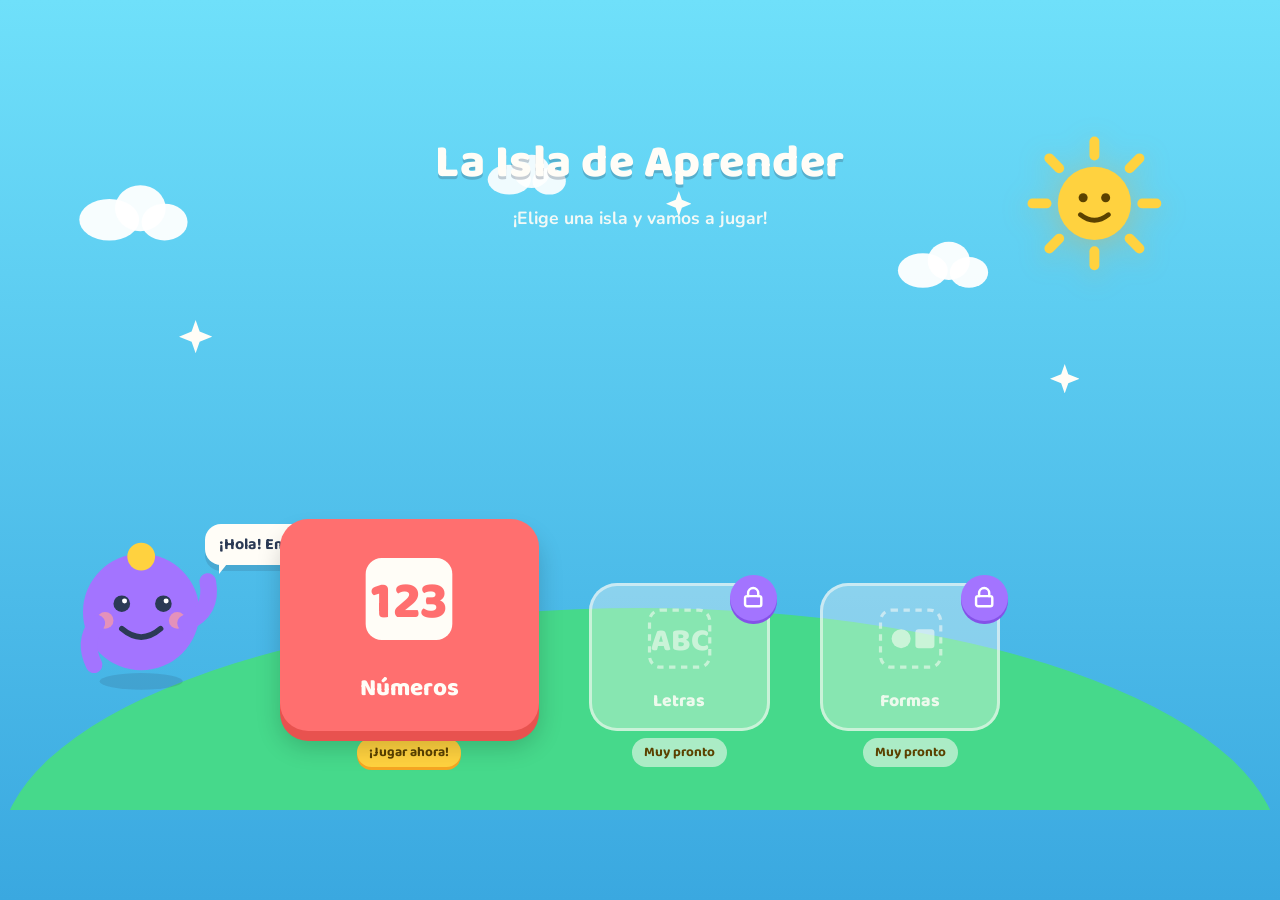
==== index.html @ e80f21fe "Add files via upload" ====
<!DOCTYPE html>
<html lang="es">
<head>
<meta charset="UTF-8">
<meta name="viewport" content="width=device-width, initial-scale=1.0">
<title>Isla de Aprender · Actividades para peques</title>
<link rel="preconnect" href="https://fonts.googleapis.com">
<link rel="preconnect" href="https://fonts.gstatic.com" crossorigin>
<link href="https://fonts.googleapis.com/css2?family=Baloo+2:wght@500;700;800&family=Nunito:wght@600;700;800&display=swap" rel="stylesheet">
<style>
  :root{
    --sky-top:#6FE0FA;
    --sky-bottom:#3AA8E0;
    --sun:#FFD23F;
    --sun-dark:#F5A623;
    --coral:#FF6F6F;
    --coral-dark:#E8524F;
    --grass:#46D98B;
    --grass-dark:#2FB874;
    --grape:#A374FF;
    --grape-dark:#8452E8;
    --cream:#FFFDF7;
    --ink:#2B3A55;
    --ink-soft:#5A6B8C;
  }

  *{ box-sizing:border-box; }

  html,body{
    margin:0;
    padding:0;
    height:100%;
    overflow:hidden;
    font-family:'Nunito', sans-serif;
    color:var(--ink);
  }

  body{
    position:relative;
    width:100vw;
    height:100vh;
    aspect-ratio:16/9;
    background:linear-gradient(180deg, var(--sky-top) 0%, var(--sky-bottom) 100%);
    display:flex;
    align-items:center;
    justify-content:center;
  }

  @media (prefers-reduced-motion: reduce){
    *{ animation-duration:0.01ms !important; animation-iteration-count:1 !important; transition-duration:0.01ms !important; }
  }

  /* -------- Escena -------- */
  .stage{
    position:relative;
    width:100%;
    height:100%;
    max-width:177.78vh; /* fuerza proporción 16:9 dentro de cualquier viewport */
    max-height:56.25vw;
    overflow:hidden;
  }

  /* -------- Fondo: sol, colinas, nubes -------- */
  .hill{
    position:absolute;
    bottom:-6%;
    left:0;
    width:100%;
    height:34%;
    background:var(--grass);
    border-radius:50% 50% 0 0 / 100% 100% 0 0;
    transform:scale(1.3);
    opacity:0;
    animation:riseIn 0.7s cubic-bezier(.34,1.56,.64,1) 0.15s forwards;
  }
  .hill.back{
    background:var(--grass-dark);
    height:28%;
    bottom:-9%;
    transform:scale(1.5) translateX(6%);
    opacity:0.85;
    animation-delay:0.05s;
  }

  .sun{
    position:absolute;
    top:6%;
    right:9%;
    width:11%;
    aspect-ratio:1/1;
    opacity:0;
    animation:popIn 0.6s cubic-bezier(.34,1.56,.64,1) 0.05s forwards, floatSun 6s ease-in-out 0.9s infinite;
    filter:drop-shadow(0 6px 14px rgba(245,166,35,0.35));
  }

  .cloud{
    position:absolute;
    opacity:0;
    animation:fadeIn 0.6s ease forwards, driftCloud linear infinite;
  }
  .cloud svg{ width:100%; height:100%; display:block; }
  .cloud--1{ top:12%; left:6%; width:9%; animation-delay:0.2s, 0s; animation-duration:0.6s, 34s; }
  .cloud--2{ top:8%; left:38%; width:6.5%; animation-delay:0.35s, 0s; animation-duration:0.6s, 26s; }
  .cloud--3{ top:20%; left:70%; width:7.5%; animation-delay:0.5s, 0s; animation-duration:0.6s, 40s; }

  .star{
    position:absolute;
    opacity:0;
    animation:popIn 0.5s cubic-bezier(.34,1.56,.64,1) forwards, twinkle 2.6s ease-in-out infinite;
    transform-origin:center;
  }
  .star--1{ top:32%; left:14%; width:2.6%; animation-delay:0.9s, 1.5s; color:var(--cream); }
  .star--2{ top:14%; left:52%; width:2%; animation-delay:1.05s, 2.1s; color:var(--cream); }
  .star--3{ top:38%; left:82%; width:2.3%; animation-delay:1.15s, 0.8s; color:var(--cream); }

  /* -------- Encabezado -------- */
  .header{
    position:absolute;
    top:5%;
    left:0;
    width:100%;
    text-align:center;
    opacity:0;
    animation:dropIn 0.7s cubic-bezier(.34,1.56,.64,1) 0.15s forwards;
  }
  .header h1{
    font-family:'Baloo 2', sans-serif;
    font-weight:800;
    font-size:clamp(1.4rem, 4.2vw, 2.9rem);
    margin:0;
    color:var(--cream);
    text-shadow:0 3px 0 rgba(43,58,85,0.25);
    letter-spacing:0.5px;
  }
  .header p{
    font-weight:700;
    font-size:clamp(0.75rem, 1.5vw, 1.1rem);
    margin:0.4rem 0 0;
    color:var(--cream);
    opacity:0.92;
  }

  /* -------- Mascota -------- */
  .mascot{
    position:absolute;
    left:4.5%;
    bottom:16%;
    width:13%;
    opacity:0;
    animation:popIn 0.7s cubic-bezier(.34,1.56,.64,1) 0.5s forwards, bob 3.2s ease-in-out 1.2s infinite;
    transform-origin:bottom center;
  }
  .mascot svg{ width:100%; height:auto; display:block; overflow:visible; }
  .mascot .arm{ transform-origin: 60px 78px; animation:wave 1.8s ease-in-out 1.3s infinite; }

  .speech{
    position:absolute;
    left:16%;
    bottom:34%;
    background:var(--cream);
    color:var(--ink);
    font-family:'Baloo 2', sans-serif;
    font-weight:700;
    font-size:clamp(0.7rem, 1.35vw, 1rem);
    padding:0.5em 0.9em;
    border-radius:16px;
    opacity:0;
    animation:popIn 0.5s cubic-bezier(.34,1.56,.64,1) 1.7s forwards;
    box-shadow:0 6px 0 rgba(43,58,85,0.15);
  }
  .speech::after{
    content:"";
    position:absolute;
    left:14px;
    bottom:-9px;
    border-width:10px 8px 0 0;
    border-style:solid;
    border-color:var(--cream) transparent transparent transparent;
  }

  /* -------- Islas / actividades -------- */
  .islands{
    position:absolute;
    bottom:6%;
    left:0;
    width:100%;
    display:flex;
    align-items:flex-end;
    justify-content:center;
    gap:4.5%;
    padding:0 6%;
  }

  .island{
    position:relative;
    display:flex;
    flex-direction:column;
    align-items:center;
    text-decoration:none;
    color:inherit;
    opacity:0;
    animation:riseIn 0.6s cubic-bezier(.34,1.56,.64,1) forwards;
  }
  .island--main{ width:23%; animation-delay:0.75s; }
  .island--soon{ width:16%; animation-delay:0.95s; }
  .island--soon:nth-of-type(3){ animation-delay:1.1s; }

  .island-card{
    width:100%;
    aspect-ratio:1/0.82;
    border-radius:28px;
    display:flex;
    flex-direction:column;
    align-items:center;
    justify-content:center;
    gap:6%;
    position:relative;
    transition:transform 0.25s cubic-bezier(.34,1.56,.64,1), box-shadow 0.25s ease;
  }

  .island--main .island-card{
    background:var(--coral);
    box-shadow:0 10px 0 var(--coral-dark), 0 16px 24px rgba(0,0,0,0.18);
    cursor:pointer;
  }
  .island--main:hover .island-card,
  .island--main:focus-visible .island-card{
    transform:translateY(-6px) rotate(-1.5deg) scale(1.03);
  }
  .island--main:active .island-card{
    transform:translateY(0px);
    box-shadow:0 4px 0 var(--coral-dark), 0 8px 14px rgba(0,0,0,0.18);
  }
  .island--main:focus-visible{ outline:none; }
  .island--main:focus-visible .island-card{
    box-shadow:0 10px 0 var(--coral-dark), 0 0 0 5px var(--cream), 0 0 0 8px var(--coral-dark);
  }

  .island-icon{
    width:44%;
    aspect-ratio:1/1;
    display:flex;
    align-items:center;
    justify-content:center;
  }
  .island-icon svg{ width:100%; height:100%; }

  .island-label{
    font-family:'Baloo 2', sans-serif;
    font-weight:800;
    font-size:clamp(0.95rem, 2vw, 1.5rem);
    color:var(--cream);
  }

  .island-tag{
    margin-top:0.5em;
    font-family:'Baloo 2', sans-serif;
    font-weight:700;
    font-size:clamp(0.6rem, 1.1vw, 0.85rem);
    background:var(--sun);
    color:#5B4200;
    padding:0.25em 0.9em;
    border-radius:999px;
    box-shadow:0 3px 0 var(--sun-dark);
  }

  .island--soon .island-card{
    background:rgba(255,253,247,0.35);
    box-shadow:inset 0 0 0 3px rgba(255,253,247,0.55);
  }
  .island--soon .island-label{
    color:rgba(255,253,247,0.85);
    font-size:clamp(0.75rem, 1.5vw, 1.1rem);
  }
  .island--soon .island-icon{ opacity:0.75; }
  .island--soon{ cursor:default; }

  .lock-badge{
    position:absolute;
    top:-6%;
    right:-4%;
    width:26%;
    aspect-ratio:1/1;
    background:var(--grape);
    border-radius:50%;
    display:flex;
    align-items:center;
    justify-content:center;
    box-shadow:0 3px 0 var(--grape-dark);
  }
  .lock-badge svg{ width:52%; height:52%; }

  /* -------- Animaciones -------- */
  @keyframes dropIn{
    0%{ opacity:0; transform:translateY(-24px); }
    100%{ opacity:1; transform:translateY(0); }
  }
  @keyframes riseIn{
    0%{ opacity:0; transform:translateY(28px) scale(0.94); }
    100%{ opacity:1; transform:translateY(0) scale(1); }
  }
  @keyframes popIn{
    0%{ opacity:0; transform:scale(0.5); }
    100%{ opacity:1; transform:scale(1); }
  }
  @keyframes fadeIn{ to{ opacity:1; } }
  @keyframes floatSun{
    0%,100%{ transform:translateY(0) rotate(0deg); }
    50%{ transform:translateY(-3%) rotate(6deg); }
  }
  @keyframes driftCloud{
    0%{ transform:translateX(0); }
    50%{ transform:translateX(3.5vw); }
    100%{ transform:translateX(0); }
  }
  @keyframes twinkle{
    0%,100%{ opacity:0.5; transform:scale(0.85) rotate(0deg); }
    50%{ opacity:1; transform:scale(1.1) rotate(15deg); }
  }
  @keyframes bob{
    0%,100%{ transform:translateY(0); }
    50%{ transform:translateY(-4%); }
  }
  @keyframes wave{
    0%,100%{ transform:rotate(0deg); }
    50%{ transform:rotate(-22deg); }
  }
</style>
</head>
<body>
  <div class="stage">

    <!-- Fondo -->
    <div class="sun">
      <svg viewBox="0 0 100 100"><g fill="var(--sun)">
        <circle cx="50" cy="50" r="26"/>
        <g stroke="var(--sun)" stroke-width="7" stroke-linecap="round">
          <line x1="50" y1="6" x2="50" y2="16"/>
          <line x1="50" y1="84" x2="50" y2="94"/>
          <line x1="6" y1="50" x2="16" y2="50"/>
          <line x1="84" y1="50" x2="94" y2="50"/>
          <line x1="18" y1="18" x2="25" y2="25"/>
          <line x1="75" y1="75" x2="82" y2="82"/>
          <line x1="82" y1="18" x2="75" y2="25"/>
          <line x1="25" y1="75" x2="18" y2="82"/>
        </g>
      </g>
      <circle cx="42" cy="46" r="3.2" fill="#5B4200"/>
      <circle cx="58" cy="46" r="3.2" fill="#5B4200"/>
      <path d="M40 58 Q50 66 60 58" stroke="#5B4200" stroke-width="3.4" fill="none" stroke-linecap="round"/>
      </svg>
    </div>

    <div class="cloud cloud--1"><svg viewBox="0 0 100 60"><ellipse cx="28" cy="38" rx="26" ry="18" fill="#fff" opacity="0.95"/><ellipse cx="55" cy="28" rx="22" ry="20" fill="#fff" opacity="0.95"/><ellipse cx="76" cy="40" rx="20" ry="16" fill="#fff" opacity="0.95"/></svg></div>
    <div class="cloud cloud--2"><svg viewBox="0 0 100 60"><ellipse cx="28" cy="38" rx="26" ry="18" fill="#fff" opacity="0.9"/><ellipse cx="55" cy="28" rx="22" ry="20" fill="#fff" opacity="0.9"/><ellipse cx="76" cy="40" rx="20" ry="16" fill="#fff" opacity="0.9"/></svg></div>
    <div class="cloud cloud--3"><svg viewBox="0 0 100 60"><ellipse cx="28" cy="38" rx="26" ry="18" fill="#fff" opacity="0.95"/><ellipse cx="55" cy="28" rx="22" ry="20" fill="#fff" opacity="0.95"/><ellipse cx="76" cy="40" rx="20" ry="16" fill="#fff" opacity="0.95"/></svg></div>

    <div class="star star--1"><svg viewBox="0 0 24 24" fill="currentColor"><path d="M12 0l2.9 8.3L24 12l-9.1 3.7L12 24l-2.9-8.3L0 12l9.1-3.7z"/></svg></div>
    <div class="star star--2"><svg viewBox="0 0 24 24" fill="currentColor"><path d="M12 0l2.9 8.3L24 12l-9.1 3.7L12 24l-2.9-8.3L0 12l9.1-3.7z"/></svg></div>
    <div class="star star--3"><svg viewBox="0 0 24 24" fill="currentColor"><path d="M12 0l2.9 8.3L24 12l-9.1 3.7L12 24l-2.9-8.3L0 12l9.1-3.7z"/></svg></div>

    <div class="hill back"></div>
    <div class="hill"></div>

    <!-- Encabezado -->
    <header class="header">
      <h1>La Isla de Aprender</h1>
      <p>¡Elige una isla y vamos a jugar!</p>
    </header>

    <!-- Mascota -->
    <div class="mascot" aria-hidden="true">
      <svg viewBox="0 0 120 130">
        <ellipse cx="60" cy="120" rx="30" ry="6" fill="rgba(43,58,85,0.15)"/>
        <circle cx="60" cy="70" r="42" fill="var(--grape)"/>
        <circle cx="46" cy="64" r="6" fill="#2B3A55"/>
        <circle cx="76" cy="64" r="6" fill="#2B3A55"/>
        <circle cx="48" cy="62" r="1.8" fill="#fff"/>
        <circle cx="78" cy="62" r="1.8" fill="#fff"/>
        <path d="M46 82 Q60 94 74 82" stroke="#2B3A55" stroke-width="4" fill="none" stroke-linecap="round"/>
        <circle cx="34" cy="76" r="6" fill="#FF9E9E" opacity="0.7"/>
        <circle cx="86" cy="76" r="6" fill="#FF9E9E" opacity="0.7"/>
        <g class="arm">
          <path d="M92 78 Q112 70 108 48" stroke="var(--grape)" stroke-width="12" fill="none" stroke-linecap="round"/>
        </g>
        <path d="M28 78 Q18 92 26 108" stroke="var(--grape)" stroke-width="12" fill="none" stroke-linecap="round"/>
        <circle cx="60" cy="30" r="10" fill="var(--sun)"/>
      </svg>
    </div>
    <div class="speech">¡Hola! Empecemos con los números 🎉</div>

    <!-- Islas de actividades -->
    <nav class="islands" aria-label="Actividades disponibles">

      <a class="island island--main" href="numeracion/index.html">
        <div class="island-card">
          <div class="island-icon">
            <svg viewBox="0 0 100 100">
              <rect x="12" y="14" width="76" height="72" rx="14" fill="var(--cream)"/>
              <text x="50" y="66" font-family="'Baloo 2', sans-serif" font-weight="800" font-size="46" text-anchor="middle" fill="var(--coral)">123</text>
            </svg>
          </div>
          <div class="island-label">Números</div>
        </div>
        <div class="island-tag">¡Jugar ahora!</div>
      </a>

      <div class="island island--soon">
        <div class="island-card">
          <div class="lock-badge">
            <svg viewBox="0 0 24 24" fill="none" stroke="#fff" stroke-width="2.4" stroke-linecap="round" stroke-linejoin="round">
              <rect x="4" y="10" width="16" height="10" rx="2"/><path d="M7 10V7a5 5 0 0110 0v3"/>
            </svg>
          </div>
          <div class="island-icon">
            <svg viewBox="0 0 100 100">
              <rect x="12" y="14" width="76" height="72" rx="14" fill="none" stroke="var(--cream)" stroke-width="4" stroke-dasharray="8 7" opacity="0.7"/>
              <text x="50" y="64" font-family="'Baloo 2', sans-serif" font-weight="800" font-size="40" text-anchor="middle" fill="var(--cream)" opacity="0.75">ABC</text>
            </svg>
          </div>
          <div class="island-label">Letras</div>
        </div>
        <div class="island-tag" style="background:rgba(255,253,247,0.55); color:#5B4200; box-shadow:none;">Muy pronto</div>
      </div>

      <div class="island island--soon">
        <div class="island-card">
          <div class="lock-badge">
            <svg viewBox="0 0 24 24" fill="none" stroke="#fff" stroke-width="2.4" stroke-linecap="round" stroke-linejoin="round">
              <rect x="4" y="10" width="16" height="10" rx="2"/><path d="M7 10V7a5 5 0 0110 0v3"/>
            </svg>
          </div>
          <div class="island-icon">
            <svg viewBox="0 0 100 100">
              <rect x="12" y="14" width="76" height="72" rx="14" fill="none" stroke="var(--cream)" stroke-width="4" stroke-dasharray="8 7" opacity="0.7"/>
              <circle cx="38" cy="50" r="12" fill="var(--cream)" opacity="0.75"/>
              <rect x="56" y="38" width="24" height="24" rx="4" fill="var(--cream)" opacity="0.75"/>
            </svg>
          </div>
          <div class="island-label">Formas</div>
        </div>
        <div class="island-tag" style="background:rgba(255,253,247,0.55); color:#5B4200; box-shadow:none;">Muy pronto</div>
      </div>

    </nav>

  </div>
</body>
</html>
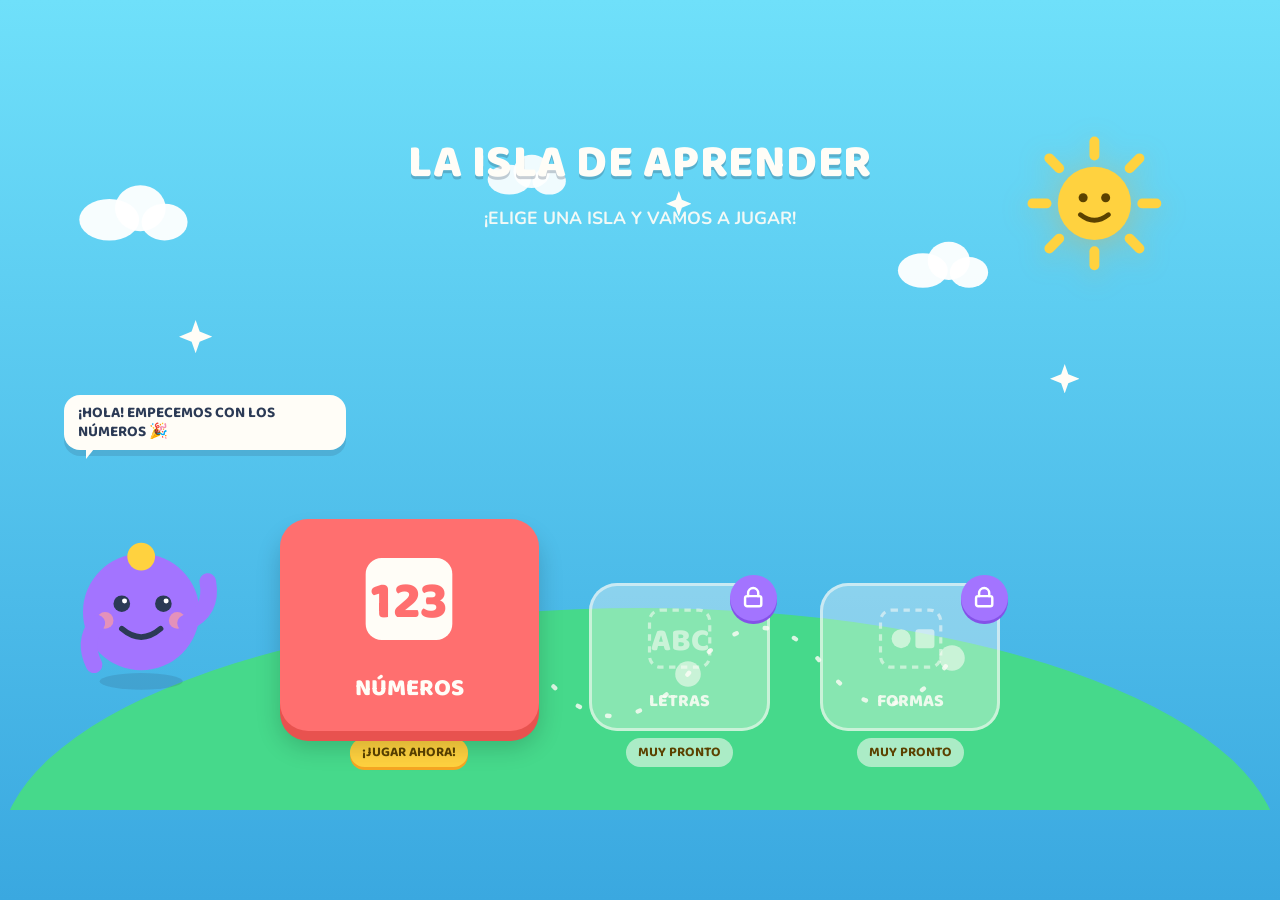
==== commit 789d19a0: "Update styles and add trail animation in index.html" ====
--- a/index.html
+++ b/index.html
@@ -131,6 +131,7 @@
     color:var(--cream);
     text-shadow:0 3px 0 rgba(43,58,85,0.25);
     letter-spacing:0.5px;
+    text-transform:uppercase;
   }
   .header p{
     font-weight:700;
@@ -138,6 +139,7 @@
     margin:0.4rem 0 0;
     color:var(--cream);
     opacity:0.92;
+    text-transform:uppercase;
   }
 
   /* -------- Mascota -------- */
@@ -155,14 +157,17 @@
 
   .speech{
     position:absolute;
-    left:16%;
-    bottom:34%;
+    left:5%;
+    bottom:50%;
+    max-width:22%;
     background:var(--cream);
     color:var(--ink);
     font-family:'Baloo 2', sans-serif;
     font-weight:700;
-    font-size:clamp(0.7rem, 1.35vw, 1rem);
-    padding:0.5em 0.9em;
+    font-size:clamp(0.7rem, 1.3vw, 0.95rem);
+    text-transform:uppercase;
+    line-height:1.25;
+    padding:0.55em 0.9em;
     border-radius:16px;
     opacity:0;
     animation:popIn 0.5s cubic-bezier(.34,1.56,.64,1) 1.7s forwards;
@@ -171,7 +176,7 @@
   .speech::after{
     content:"";
     position:absolute;
-    left:14px;
+    left:22px;
     bottom:-9px;
     border-width:10px 8px 0 0;
     border-style:solid;
@@ -250,6 +255,7 @@
     font-weight:800;
     font-size:clamp(0.95rem, 2vw, 1.5rem);
     color:var(--cream);
+    text-transform:uppercase;
   }
 
   .island-tag{
@@ -262,6 +268,7 @@
     padding:0.25em 0.9em;
     border-radius:999px;
     box-shadow:0 3px 0 var(--sun-dark);
+    text-transform:uppercase;
   }
 
   .island--soon .island-card{
@@ -289,6 +296,29 @@
     box-shadow:0 3px 0 var(--grape-dark);
   }
   .lock-badge svg{ width:52%; height:52%; }
+
+  /* -------- Camino del mapa -------- */
+  .trail{
+    position:absolute;
+    inset:0;
+    width:100%;
+    height:100%;
+    opacity:0;
+    animation:fadeIn 0.6s ease 1.15s forwards;
+    pointer-events:none;
+  }
+  .trail path{
+    fill:none;
+    stroke:var(--cream);
+    stroke-width:0.55;
+    stroke-linecap:round;
+    stroke-dasharray:0.3 3.6;
+    opacity:0.8;
+  }
+  .trail circle{
+    fill:var(--cream);
+    opacity:0.55;
+  }
 
   /* -------- Animaciones -------- */
   @keyframes dropIn{
@@ -389,6 +419,14 @@
     </div>
     <div class="speech">¡Hola! Empecemos con los números 🎉</div>
 
+    <!-- Camino del mapa del tesoro -->
+    <svg class="trail" viewBox="0 0 160 90" preserveAspectRatio="none" aria-hidden="true">
+      <path d="M47 71 Q60 60 67 72 Q76 84 86 73 Q95 62 103 72 Q111 82 119 71"/>
+      <circle cx="47" cy="71" r="1.6"/>
+      <circle cx="86" cy="73" r="1.6"/>
+      <circle cx="119" cy="71" r="1.6"/>
+    </svg>
+
     <!-- Islas de actividades -->
     <nav class="islands" aria-label="Actividades disponibles">
 
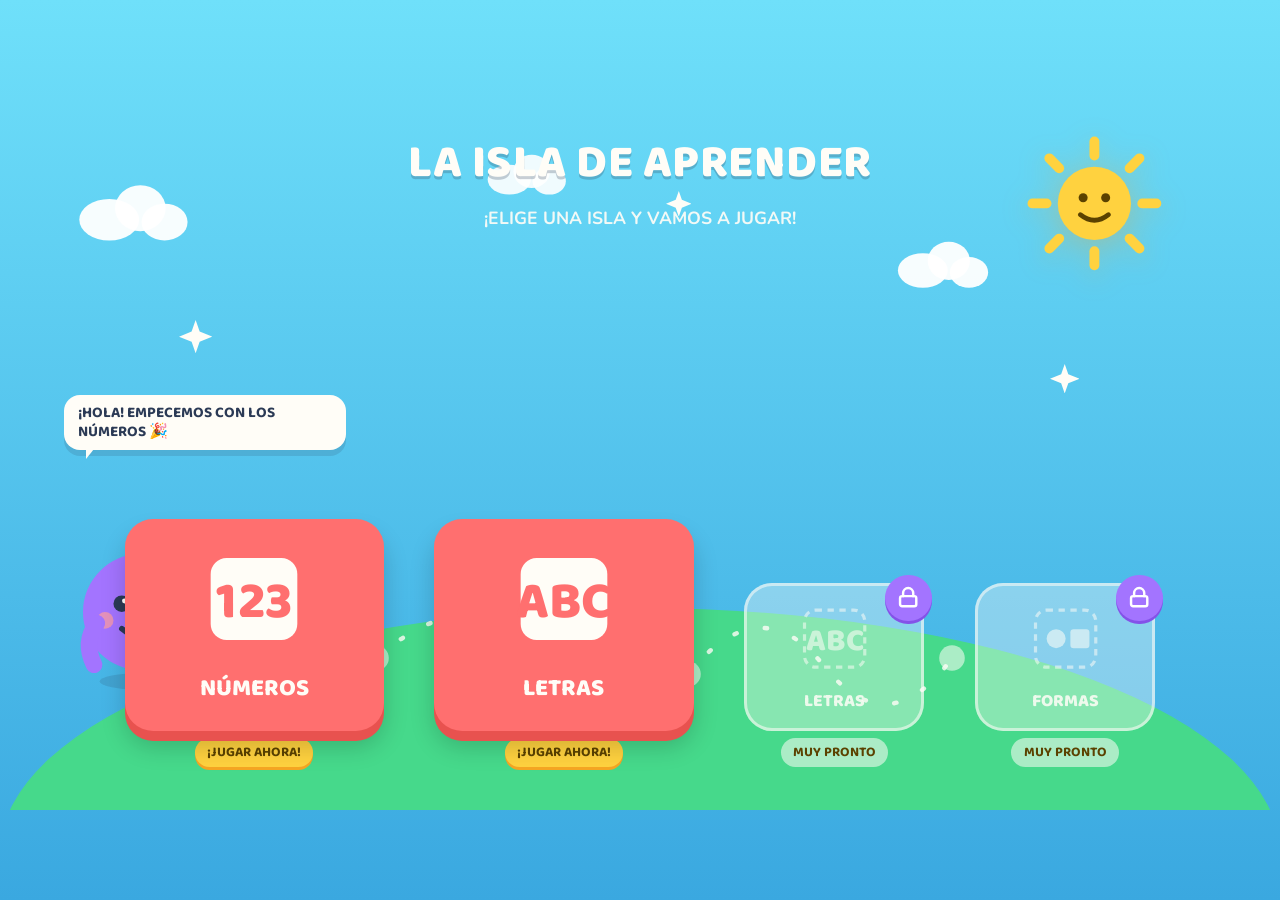
==== commit bdd91233: "Update index.html" ====
--- a/index.html
+++ b/index.html
@@ -443,6 +443,19 @@
         <div class="island-tag">¡Jugar ahora!</div>
       </a>
 
+       <a class="island island--main" href="alfabetizacion/index.html">
+        <div class="island-card">
+          <div class="island-icon">
+            <svg viewBox="0 0 100 100">
+              <rect x="12" y="14" width="76" height="72" rx="14" fill="var(--cream)"/>
+              <text x="50" y="66" font-family="'Baloo 2', sans-serif" font-weight="800" font-size="46" text-anchor="middle" fill="var(--coral)">ABC</text>
+            </svg>
+          </div>
+          <div class="island-label">Letras</div>
+        </div>
+        <div class="island-tag">¡Jugar ahora!</div>
+      </a>
+
       <div class="island island--soon">
         <div class="island-card">
           <div class="lock-badge">
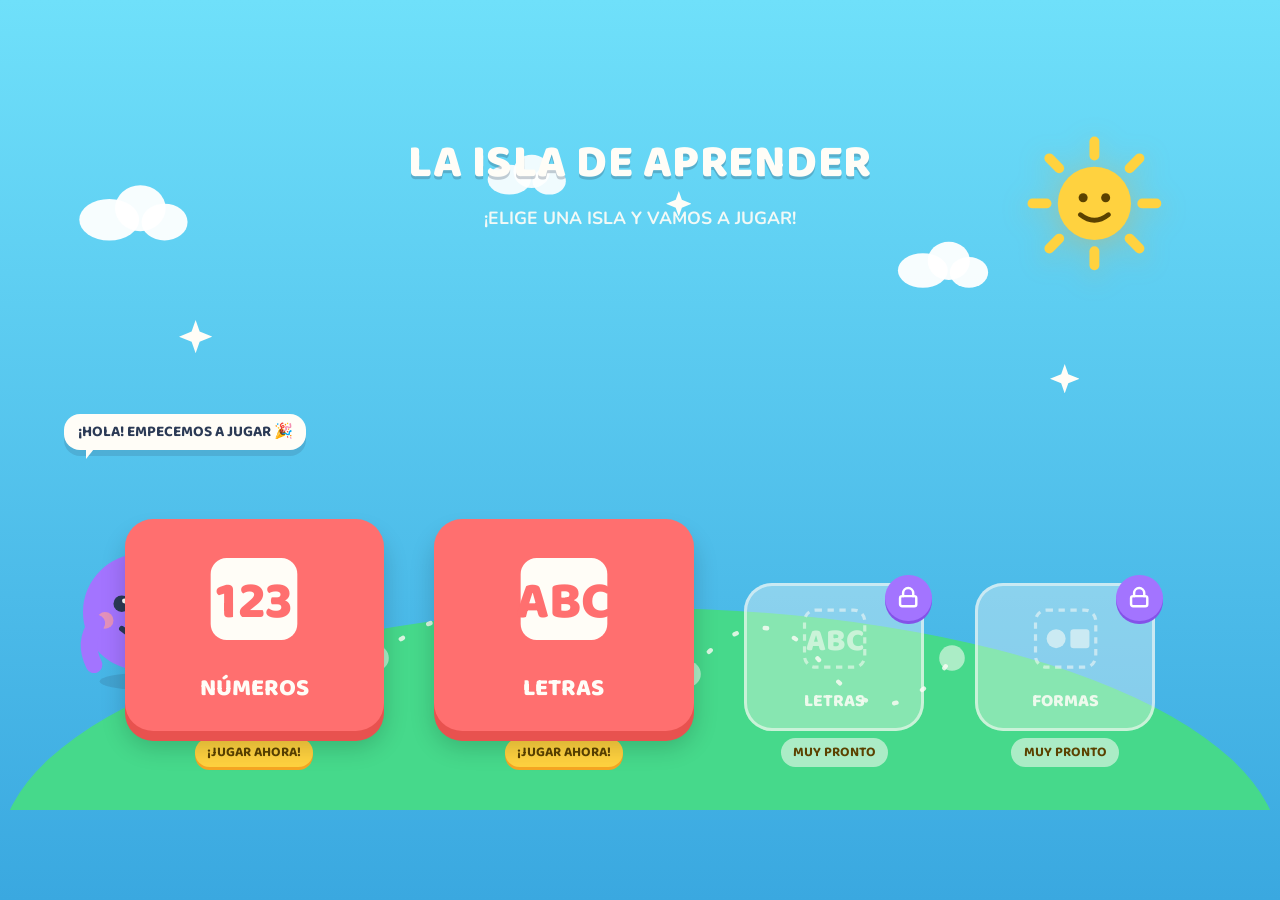
==== commit 7fdb1b9a: "Update speech text from 'números' to 'jugar'" ====
--- a/index.html
+++ b/index.html
@@ -417,7 +417,7 @@
         <circle cx="60" cy="30" r="10" fill="var(--sun)"/>
       </svg>
     </div>
-    <div class="speech">¡Hola! Empecemos con los números 🎉</div>
+    <div class="speech">¡Hola! Empecemos a jugar 🎉</div>
 
     <!-- Camino del mapa del tesoro -->
     <svg class="trail" viewBox="0 0 160 90" preserveAspectRatio="none" aria-hidden="true">
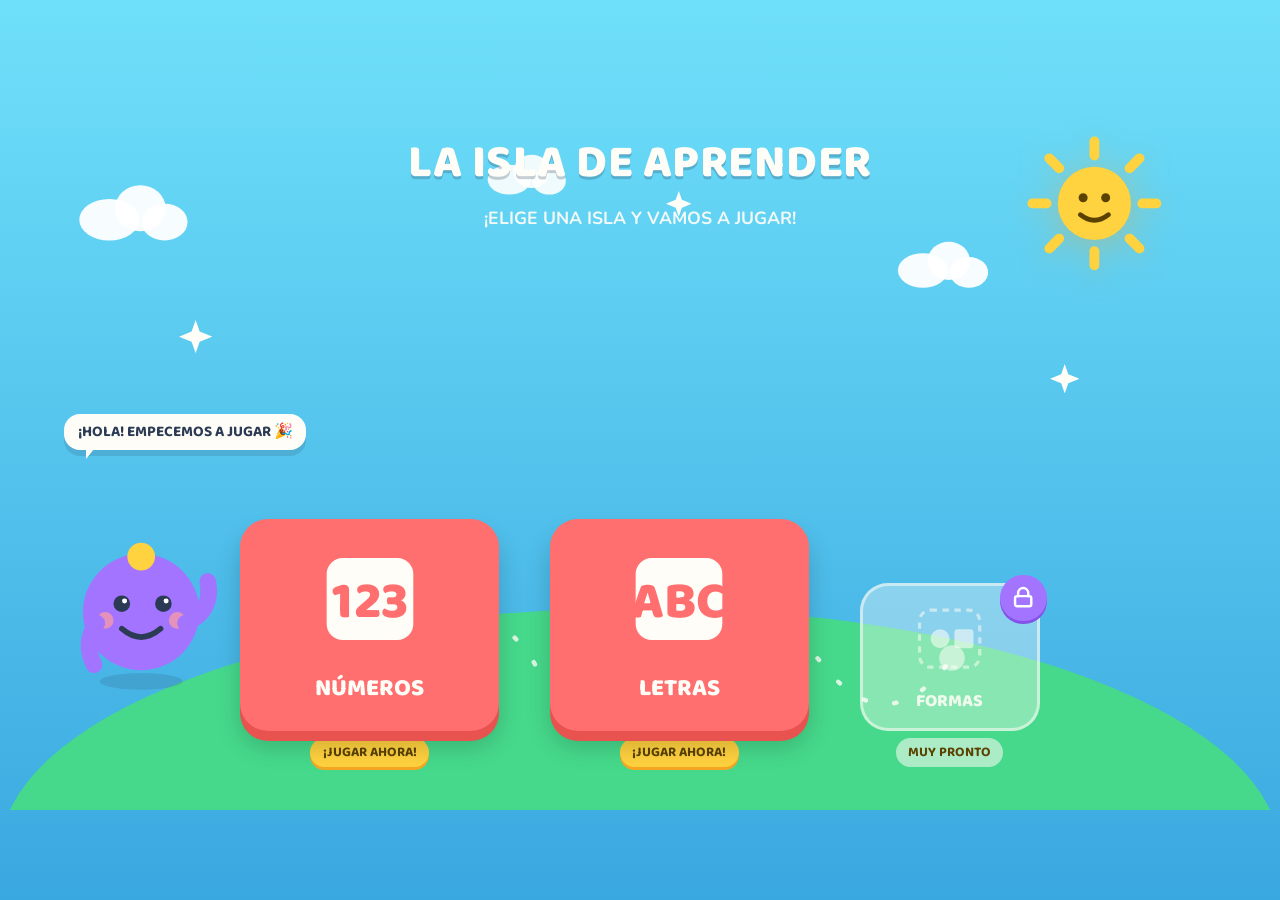
==== commit d1152460: "Remove unused HTML for upcoming feature Removed unused HTML structure for a soon-to-be-released feat" ====
--- a/index.html
+++ b/index.html
@@ -456,23 +456,7 @@
         <div class="island-tag">¡Jugar ahora!</div>
       </a>
 
-      <div class="island island--soon">
-        <div class="island-card">
-          <div class="lock-badge">
-            <svg viewBox="0 0 24 24" fill="none" stroke="#fff" stroke-width="2.4" stroke-linecap="round" stroke-linejoin="round">
-              <rect x="4" y="10" width="16" height="10" rx="2"/><path d="M7 10V7a5 5 0 0110 0v3"/>
-            </svg>
-          </div>
-          <div class="island-icon">
-            <svg viewBox="0 0 100 100">
-              <rect x="12" y="14" width="76" height="72" rx="14" fill="none" stroke="var(--cream)" stroke-width="4" stroke-dasharray="8 7" opacity="0.7"/>
-              <text x="50" y="64" font-family="'Baloo 2', sans-serif" font-weight="800" font-size="40" text-anchor="middle" fill="var(--cream)" opacity="0.75">ABC</text>
-            </svg>
-          </div>
-          <div class="island-label">Letras</div>
-        </div>
-        <div class="island-tag" style="background:rgba(255,253,247,0.55); color:#5B4200; box-shadow:none;">Muy pronto</div>
-      </div>
+     
 
       <div class="island island--soon">
         <div class="island-card">
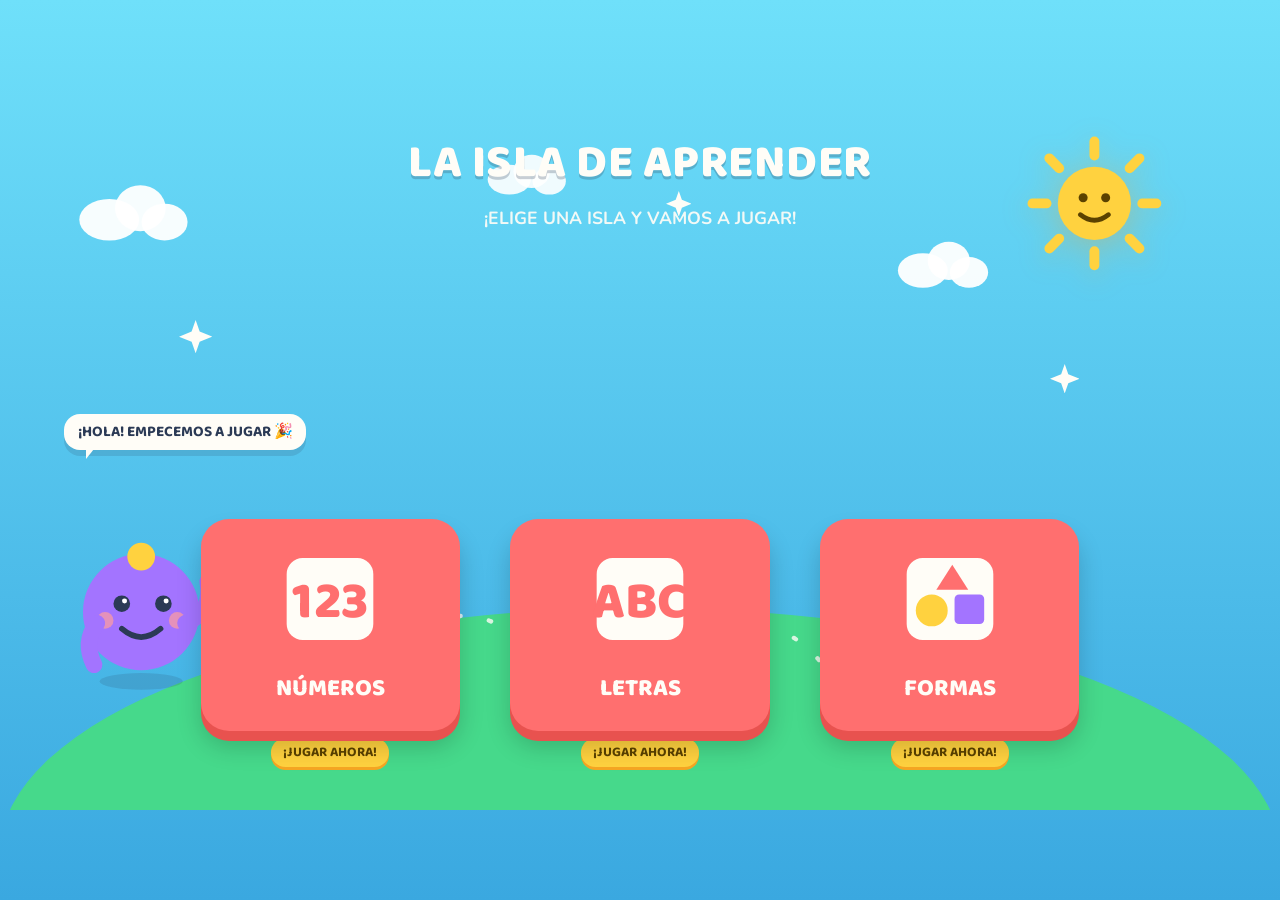
==== commit c0643c53: "Update index.html" ====
--- a/index.html
+++ b/index.html
@@ -458,27 +458,24 @@
 
      
 
-      <div class="island island--soon">
+      <a class="island island--main" href="figuras/index.html">
         <div class="island-card">
-          <div class="lock-badge">
-            <svg viewBox="0 0 24 24" fill="none" stroke="#fff" stroke-width="2.4" stroke-linecap="round" stroke-linejoin="round">
-              <rect x="4" y="10" width="16" height="10" rx="2"/><path d="M7 10V7a5 5 0 0110 0v3"/>
-            </svg>
-          </div>
           <div class="island-icon">
             <svg viewBox="0 0 100 100">
-              <rect x="12" y="14" width="76" height="72" rx="14" fill="none" stroke="var(--cream)" stroke-width="4" stroke-dasharray="8 7" opacity="0.7"/>
-              <circle cx="38" cy="50" r="12" fill="var(--cream)" opacity="0.75"/>
-              <rect x="56" y="38" width="24" height="24" rx="4" fill="var(--cream)" opacity="0.75"/>
+              <rect x="12" y="14" width="76" height="72" rx="14" fill="var(--cream)"/>
+              <circle cx="34" cy="60" r="14" fill="var(--sun)"/>
+              <rect x="54" y="46" width="26" height="26" rx="4" fill="var(--grape)"/>
+              <polygon points="52,20 66,42 38,42" fill="var(--coral)"/>
             </svg>
           </div>
           <div class="island-label">Formas</div>
         </div>
-        <div class="island-tag" style="background:rgba(255,253,247,0.55); color:#5B4200; box-shadow:none;">Muy pronto</div>
-      </div>
+        <div class="island-tag">¡Jugar ahora!</div>
+      </a>
 
     </nav>
 
   </div>
 </body>
 </html>
+
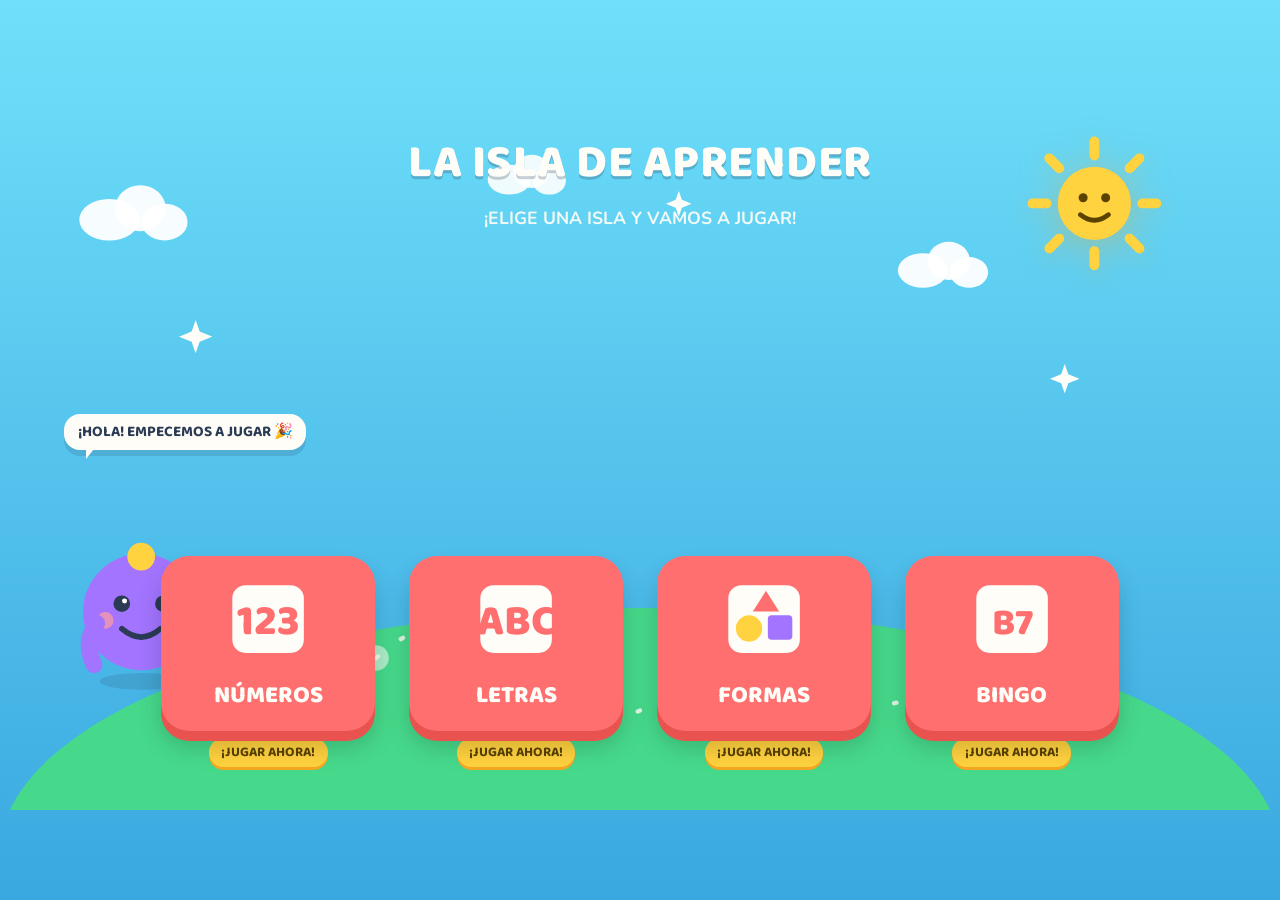
==== commit 01f98bd5: "Add responsive styles for main islands in index.html" ====
--- a/index.html
+++ b/index.html
@@ -210,6 +210,10 @@
   .island--soon{ width:16%; animation-delay:0.95s; }
   .island--soon:nth-of-type(3){ animation-delay:1.1s; }
 
+  /* Cuando hay 4 islas principales, achicamos un poco para que entren todas */
+  .islands:has(> .island:nth-child(4)) .island--main{ width:19%; }
+  .islands:has(> .island:nth-child(4)){ gap:3%; }
+
   .island-card{
     width:100%;
     aspect-ratio:1/0.82;
@@ -473,6 +477,19 @@
         <div class="island-tag">¡Jugar ahora!</div>
       </a>
 
+      <a class="island island--main" href="bingo-numeros/index.html">
+        <div class="island-card">
+          <div class="island-icon">
+            <svg viewBox="0 0 100 100">
+              <rect x="12" y="14" width="76" height="72" rx="14" fill="var(--cream)"/>
+              <text x="50" y="66" font-family="'Baloo 2', sans-serif" font-weight="800" font-size="40" text-anchor="middle" fill="var(--coral)">B7</text>
+            </svg>
+          </div>
+          <div class="island-label">Bingo</div>
+        </div>
+        <div class="island-tag">¡Jugar ahora!</div>
+      </a>
+
     </nav>
 
   </div>
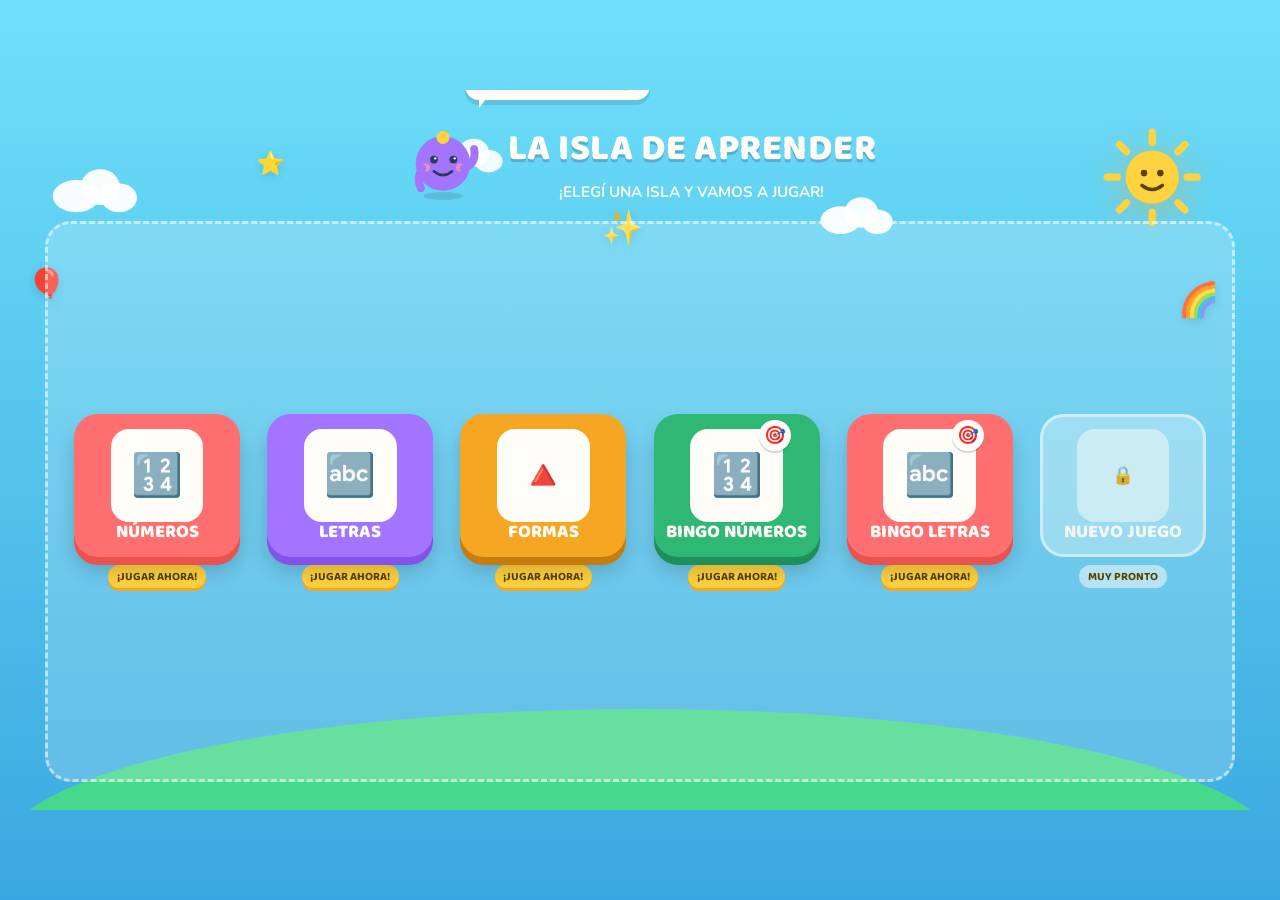
==== commit 53c35a4c: "Refactor layout and styles in index.html Updated title and adjusted layout and styles for various el" ====
--- a/index.html
+++ b/index.html
@@ -3,7 +3,7 @@
 <head>
 <meta charset="UTF-8">
 <meta name="viewport" content="width=device-width, initial-scale=1.0">
-<title>Isla de Aprender · Actividades para peques</title>
+<title>La Isla de Aprender · Actividades para peques</title>
 <link rel="preconnect" href="https://fonts.googleapis.com">
 <link rel="preconnect" href="https://fonts.gstatic.com" crossorigin>
 <link href="https://fonts.googleapis.com/css2?family=Baloo+2:wght@500;700;800&family=Nunito:wght@600;700;800&display=swap" rel="stylesheet">
@@ -58,25 +58,28 @@
     max-width:177.78vh; /* fuerza proporción 16:9 dentro de cualquier viewport */
     max-height:56.25vw;
     overflow:hidden;
-  }
-
-  /* -------- Fondo: sol, colinas, nubes -------- */
+    display:flex;
+    flex-direction:column;
+  }
+
+  /* -------- Fondo: colinas -------- */
   .hill{
     position:absolute;
     bottom:-6%;
     left:0;
     width:100%;
-    height:34%;
+    height:20%;
     background:var(--grass);
     border-radius:50% 50% 0 0 / 100% 100% 0 0;
     transform:scale(1.3);
     opacity:0;
     animation:riseIn 0.7s cubic-bezier(.34,1.56,.64,1) 0.15s forwards;
+    z-index:0;
   }
   .hill.back{
     background:var(--grass-dark);
-    height:28%;
-    bottom:-9%;
+    height:16%;
+    bottom:-8%;
     transform:scale(1.5) translateX(6%);
     opacity:0.85;
     animation-delay:0.05s;
@@ -84,116 +87,158 @@
 
   .sun{
     position:absolute;
-    top:6%;
-    right:9%;
-    width:11%;
+    top:5%;
+    right:6%;
+    width:8%;
     aspect-ratio:1/1;
     opacity:0;
     animation:popIn 0.6s cubic-bezier(.34,1.56,.64,1) 0.05s forwards, floatSun 6s ease-in-out 0.9s infinite;
     filter:drop-shadow(0 6px 14px rgba(245,166,35,0.35));
+    z-index:0;
   }
 
   .cloud{
     position:absolute;
     opacity:0;
     animation:fadeIn 0.6s ease forwards, driftCloud linear infinite;
+    z-index:0;
   }
   .cloud svg{ width:100%; height:100%; display:block; }
-  .cloud--1{ top:12%; left:6%; width:9%; animation-delay:0.2s, 0s; animation-duration:0.6s, 34s; }
-  .cloud--2{ top:8%; left:38%; width:6.5%; animation-delay:0.35s, 0s; animation-duration:0.6s, 26s; }
-  .cloud--3{ top:20%; left:70%; width:7.5%; animation-delay:0.5s, 0s; animation-duration:0.6s, 40s; }
-
-  .star{
-    position:absolute;
-    opacity:0;
-    animation:popIn 0.5s cubic-bezier(.34,1.56,.64,1) forwards, twinkle 2.6s ease-in-out infinite;
-    transform-origin:center;
-  }
-  .star--1{ top:32%; left:14%; width:2.6%; animation-delay:0.9s, 1.5s; color:var(--cream); }
-  .star--2{ top:14%; left:52%; width:2%; animation-delay:1.05s, 2.1s; color:var(--cream); }
-  .star--3{ top:38%; left:82%; width:2.3%; animation-delay:1.15s, 0.8s; color:var(--cream); }
+  .cloud--1{ top:10%; left:4%; width:7%; animation-delay:0.2s, 0s; animation-duration:0.6s, 34s; }
+  .cloud--2{ top:6%; left:34%; width:5.5%; animation-delay:0.35s, 0s; animation-duration:0.6s, 26s; }
+  .cloud--3{ top:14%; left:64%; width:6%; animation-delay:0.5s, 0s; animation-duration:0.6s, 40s; }
+
+  /* -------- Emoji flotantes de fondo -------- */
+  .float-emoji{
+    position:absolute;
+    font-size:clamp(1rem, 2.6vw, 2.2rem);
+    opacity:0;
+    animation:fadeIn 0.5s ease forwards, drift 7s ease-in-out infinite;
+    z-index:0;
+    filter:drop-shadow(0 3px 4px rgba(0,0,0,0.12));
+  }
+  .float-emoji--1{ top:24%; left:2%;  animation-delay:1.4s, 0s; }
+  .float-emoji--2{ top:16%; left:47%; animation-delay:1.55s, 1.2s; }
+  .float-emoji--3{ top:26%; left:92%; animation-delay:1.7s, 0.6s; }
+  .float-emoji--4{ top:8%;  left:20%; animation-delay:1.85s, 2s; font-size:clamp(0.8rem, 1.8vw, 1.5rem); }
 
   /* -------- Encabezado -------- */
   .header{
-    position:absolute;
-    top:5%;
-    left:0;
+    position:relative;
+    z-index:2;
+    flex:0 0 auto;
+    display:flex;
+    align-items:center;
+    justify-content:center;
+    gap:2.2%;
+    padding:2.2% 4% 1.4%;
+    opacity:0;
+    animation:dropIn 0.7s cubic-bezier(.34,1.56,.64,1) 0.15s forwards;
+  }
+
+  .mascot-wrap{
+    position:relative;
+    flex:0 0 auto;
+    width:9%;
+    max-width:78px;
+    min-width:52px;
+  }
+  .mascot{
     width:100%;
-    text-align:center;
-    opacity:0;
-    animation:dropIn 0.7s cubic-bezier(.34,1.56,.64,1) 0.15s forwards;
-  }
-  .header h1{
+    opacity:0;
+    animation:popIn 0.7s cubic-bezier(.34,1.56,.64,1) 0.55s forwards, bob 3.2s ease-in-out 1.3s infinite;
+    transform-origin:bottom center;
+  }
+  .mascot svg{ width:100%; height:auto; display:block; overflow:visible; }
+  .mascot .arm{ transform-origin: 60px 78px; animation:wave 1.8s ease-in-out 1.4s infinite; }
+
+  .speech{
+    position:absolute;
+    left:78%;
+    top:-58%;
+    width:max-content;
+    max-width:min(46vw, 320px);
+    background:var(--cream);
+    color:var(--ink);
+    font-family:'Baloo 2', sans-serif;
+    font-weight:700;
+    font-size:clamp(0.62rem, 1.15vw, 0.85rem);
+    text-transform:uppercase;
+    line-height:1.25;
+    padding:0.5em 0.8em;
+    border-radius:14px;
+    opacity:0;
+    animation:popIn 0.5s cubic-bezier(.34,1.56,.64,1) 1.8s forwards;
+    box-shadow:0 5px 0 rgba(43,58,85,0.15);
+  }
+  .speech::after{
+    content:"";
+    position:absolute;
+    left:14px;
+    bottom:-8px;
+    border-width:9px 7px 0 0;
+    border-style:solid;
+    border-color:var(--cream) transparent transparent transparent;
+  }
+
+  .title-block{ text-align:center; }
+  .title-block h1{
     font-family:'Baloo 2', sans-serif;
     font-weight:800;
-    font-size:clamp(1.4rem, 4.2vw, 2.9rem);
+    font-size:clamp(1.15rem, 3.4vw, 2.3rem);
     margin:0;
     color:var(--cream);
     text-shadow:0 3px 0 rgba(43,58,85,0.25);
     letter-spacing:0.5px;
     text-transform:uppercase;
   }
-  .header p{
+  .title-block p{
     font-weight:700;
-    font-size:clamp(0.75rem, 1.5vw, 1.1rem);
-    margin:0.4rem 0 0;
+    font-size:clamp(0.65rem, 1.25vw, 0.95rem);
+    margin:0.3rem 0 0;
     color:var(--cream);
     opacity:0.92;
     text-transform:uppercase;
   }
 
-  /* -------- Mascota -------- */
-  .mascot{
-    position:absolute;
-    left:4.5%;
-    bottom:16%;
-    width:13%;
-    opacity:0;
-    animation:popIn 0.7s cubic-bezier(.34,1.56,.64,1) 0.5s forwards, bob 3.2s ease-in-out 1.2s infinite;
-    transform-origin:bottom center;
-  }
-  .mascot svg{ width:100%; height:auto; display:block; overflow:visible; }
-  .mascot .arm{ transform-origin: 60px 78px; animation:wave 1.8s ease-in-out 1.3s infinite; }
-
-  .speech{
-    position:absolute;
-    left:5%;
-    bottom:50%;
-    max-width:22%;
-    background:var(--cream);
-    color:var(--ink);
-    font-family:'Baloo 2', sans-serif;
-    font-weight:700;
-    font-size:clamp(0.7rem, 1.3vw, 0.95rem);
-    text-transform:uppercase;
-    line-height:1.25;
-    padding:0.55em 0.9em;
-    border-radius:16px;
-    opacity:0;
-    animation:popIn 0.5s cubic-bezier(.34,1.56,.64,1) 1.7s forwards;
-    box-shadow:0 6px 0 rgba(43,58,85,0.15);
-  }
-  .speech::after{
-    content:"";
-    position:absolute;
-    left:22px;
-    bottom:-9px;
-    border-width:10px 8px 0 0;
-    border-style:solid;
-    border-color:var(--cream) transparent transparent transparent;
-  }
-
-  /* -------- Islas / actividades -------- */
-  .islands{
-    position:absolute;
-    bottom:6%;
-    left:0;
+  /* -------- Tablero de islas (escalable) -------- */
+  .board{
+    position:relative;
+    z-index:1;
+    flex:1 1 auto;
+    display:flex;
+    align-items:center;
+    justify-content:center;
+    padding:0 3.5% 2.2%;
+    min-height:0;
+  }
+
+  .board-panel{
+    position:relative;
     width:100%;
-    display:flex;
-    align-items:flex-end;
-    justify-content:center;
-    gap:4.5%;
-    padding:0 6%;
+    height:100%;
+    max-height:100%;
+    background:rgba(255,253,247,0.18);
+    border:3px dashed rgba(255,253,247,0.55);
+    border-radius:26px;
+    padding:2.6% 2.2%;
+    display:flex;
+    align-items:center;
+    overflow-y:auto;
+    opacity:0;
+    animation:fadeIn 0.5s ease 0.45s forwards;
+    scrollbar-width:thin;
+    scrollbar-color:var(--cream) transparent;
+  }
+  .board-panel::-webkit-scrollbar{ width:10px; }
+  .board-panel::-webkit-scrollbar-thumb{ background:rgba(255,253,247,0.6); border-radius:8px; }
+
+  .islands-grid{
+    width:100%;
+    display:grid;
+    grid-template-columns:repeat(auto-fit, minmax(128px, 1fr));
+    gap:3.2% 2.4%;
+    justify-content:center;
   }
 
   .island{
@@ -204,133 +249,128 @@
     text-decoration:none;
     color:inherit;
     opacity:0;
-    animation:riseIn 0.6s cubic-bezier(.34,1.56,.64,1) forwards;
-  }
-  .island--main{ width:23%; animation-delay:0.75s; }
-  .island--soon{ width:16%; animation-delay:0.95s; }
-  .island--soon:nth-of-type(3){ animation-delay:1.1s; }
-
-  /* Cuando hay 4 islas principales, achicamos un poco para que entren todas */
-  .islands:has(> .island:nth-child(4)) .island--main{ width:19%; }
-  .islands:has(> .island:nth-child(4)){ gap:3%; }
+    animation:riseIn 0.55s cubic-bezier(.34,1.56,.64,1) forwards;
+  }
+  /* Cascada de entrada: cada isla aparece un poco después que la anterior */
+  .island:nth-child(1){ animation-delay:0.7s; }
+  .island:nth-child(2){ animation-delay:0.8s; }
+  .island:nth-child(3){ animation-delay:0.9s; }
+  .island:nth-child(4){ animation-delay:1s; }
+  .island:nth-child(5){ animation-delay:1.1s; }
+  .island:nth-child(6){ animation-delay:1.2s; }
+  .island:nth-child(n+7){ animation-delay:1.3s; }
 
   .island-card{
     width:100%;
-    aspect-ratio:1/0.82;
-    border-radius:28px;
+    aspect-ratio:1/0.86;
+    border-radius:24px;
     display:flex;
     flex-direction:column;
     align-items:center;
     justify-content:center;
-    gap:6%;
+    gap:8%;
     position:relative;
     transition:transform 0.25s cubic-bezier(.34,1.56,.64,1), box-shadow 0.25s ease;
   }
 
   .island--main .island-card{
     background:var(--coral);
-    box-shadow:0 10px 0 var(--coral-dark), 0 16px 24px rgba(0,0,0,0.18);
+    box-shadow:0 8px 0 var(--coral-dark), 0 14px 20px rgba(0,0,0,0.18);
     cursor:pointer;
   }
   .island--main:hover .island-card,
   .island--main:focus-visible .island-card{
-    transform:translateY(-6px) rotate(-1.5deg) scale(1.03);
+    transform:translateY(-5px) rotate(-1.5deg) scale(1.04);
   }
   .island--main:active .island-card{
     transform:translateY(0px);
-    box-shadow:0 4px 0 var(--coral-dark), 0 8px 14px rgba(0,0,0,0.18);
+    box-shadow:0 3px 0 var(--coral-dark), 0 6px 10px rgba(0,0,0,0.18);
   }
   .island--main:focus-visible{ outline:none; }
   .island--main:focus-visible .island-card{
-    box-shadow:0 10px 0 var(--coral-dark), 0 0 0 5px var(--cream), 0 0 0 8px var(--coral-dark);
-  }
+    box-shadow:0 8px 0 var(--coral-dark), 0 0 0 5px var(--cream), 0 0 0 8px var(--coral-dark);
+  }
+  /* Paleta rotativa: las islas van alternando color para que la grilla completa se vea alegre */
+  .island--main:nth-of-type(4n+2) .island-card{ background:var(--grape); box-shadow:0 8px 0 var(--grape-dark), 0 14px 20px rgba(0,0,0,0.18); }
+  .island--main:nth-of-type(4n+2):hover .island-card,
+  .island--main:nth-of-type(4n+2):focus-visible .island-card{ box-shadow:0 8px 0 var(--grape-dark), 0 14px 20px rgba(0,0,0,0.18); }
+  .island--main:nth-of-type(4n+3) .island-card{ background:var(--sun-dark); box-shadow:0 8px 0 #C77D0E, 0 14px 20px rgba(0,0,0,0.18); }
+  .island--main:nth-of-type(4n) .island-card{ background:var(--grass-dark); box-shadow:0 8px 0 #1E8F5B, 0 14px 20px rgba(0,0,0,0.18); }
 
   .island-icon{
-    width:44%;
+    width:56%;
     aspect-ratio:1/1;
-    display:flex;
-    align-items:center;
-    justify-content:center;
-  }
-  .island-icon svg{ width:100%; height:100%; }
+    border-radius:18px;
+    background:var(--cream);
+    display:flex;
+    align-items:center;
+    justify-content:center;
+    font-size:clamp(1.5rem, 4vw, 2.6rem);
+    line-height:1;
+    position:relative;
+  }
+
+  .mode-badge{
+    position:absolute;
+    top:-10%;
+    right:-8%;
+    width:34%;
+    aspect-ratio:1/1;
+    background:var(--cream);
+    border-radius:50%;
+    display:flex;
+    align-items:center;
+    justify-content:center;
+    font-size:clamp(0.7rem, 1.7vw, 1.1rem);
+    box-shadow:0 2px 0 rgba(43,58,85,0.2);
+  }
 
   .island-label{
     font-family:'Baloo 2', sans-serif;
     font-weight:800;
-    font-size:clamp(0.95rem, 2vw, 1.5rem);
+    font-size:clamp(0.7rem, 1.6vw, 1.15rem);
     color:var(--cream);
     text-transform:uppercase;
+    text-align:center;
+    line-height:1.1;
   }
 
   .island-tag{
-    margin-top:0.5em;
+    margin-top:5%;
     font-family:'Baloo 2', sans-serif;
     font-weight:700;
-    font-size:clamp(0.6rem, 1.1vw, 0.85rem);
+    font-size:clamp(0.5rem, 1vw, 0.72rem);
     background:var(--sun);
     color:#5B4200;
-    padding:0.25em 0.9em;
+    padding:0.22em 0.75em;
     border-radius:999px;
     box-shadow:0 3px 0 var(--sun-dark);
     text-transform:uppercase;
+    white-space:nowrap;
   }
 
   .island--soon .island-card{
-    background:rgba(255,253,247,0.35);
-    box-shadow:inset 0 0 0 3px rgba(255,253,247,0.55);
-  }
-  .island--soon .island-label{
-    color:rgba(255,253,247,0.85);
-    font-size:clamp(0.75rem, 1.5vw, 1.1rem);
-  }
-  .island--soon .island-icon{ opacity:0.75; }
+    background:rgba(255,253,247,0.3);
+    box-shadow:inset 0 0 0 3px rgba(255,253,247,0.5);
+  }
+  .island--soon .island-icon{ background:rgba(255,253,247,0.55); opacity:0.85; }
+  .island--soon .island-label{ color:rgba(255,253,247,0.85); }
+  .island--soon .island-tag{
+    background:rgba(255,253,247,0.5);
+    color:#5B4200;
+    box-shadow:none;
+  }
   .island--soon{ cursor:default; }
 
-  .lock-badge{
-    position:absolute;
-    top:-6%;
-    right:-4%;
-    width:26%;
-    aspect-ratio:1/1;
-    background:var(--grape);
-    border-radius:50%;
-    display:flex;
-    align-items:center;
-    justify-content:center;
-    box-shadow:0 3px 0 var(--grape-dark);
-  }
-  .lock-badge svg{ width:52%; height:52%; }
-
-  /* -------- Camino del mapa -------- */
-  .trail{
-    position:absolute;
-    inset:0;
-    width:100%;
-    height:100%;
-    opacity:0;
-    animation:fadeIn 0.6s ease 1.15s forwards;
-    pointer-events:none;
-  }
-  .trail path{
-    fill:none;
-    stroke:var(--cream);
-    stroke-width:0.55;
-    stroke-linecap:round;
-    stroke-dasharray:0.3 3.6;
-    opacity:0.8;
-  }
-  .trail circle{
-    fill:var(--cream);
-    opacity:0.55;
-  }
+  .lock-badge{ font-size:clamp(0.7rem, 1.7vw, 1.1rem); }
 
   /* -------- Animaciones -------- */
   @keyframes dropIn{
-    0%{ opacity:0; transform:translateY(-24px); }
+    0%{ opacity:0; transform:translateY(-20px); }
     100%{ opacity:1; transform:translateY(0); }
   }
   @keyframes riseIn{
-    0%{ opacity:0; transform:translateY(28px) scale(0.94); }
+    0%{ opacity:0; transform:translateY(24px) scale(0.94); }
     100%{ opacity:1; transform:translateY(0) scale(1); }
   }
   @keyframes popIn{
@@ -344,12 +384,12 @@
   }
   @keyframes driftCloud{
     0%{ transform:translateX(0); }
-    50%{ transform:translateX(3.5vw); }
+    50%{ transform:translateX(3vw); }
     100%{ transform:translateX(0); }
   }
-  @keyframes twinkle{
-    0%,100%{ opacity:0.5; transform:scale(0.85) rotate(0deg); }
-    50%{ opacity:1; transform:scale(1.1) rotate(15deg); }
+  @keyframes drift{
+    0%,100%{ transform:translateY(0) rotate(0deg); }
+    50%{ transform:translateY(-10px) rotate(8deg); }
   }
   @keyframes bob{
     0%,100%{ transform:translateY(0); }
@@ -389,108 +429,103 @@
     <div class="cloud cloud--2"><svg viewBox="0 0 100 60"><ellipse cx="28" cy="38" rx="26" ry="18" fill="#fff" opacity="0.9"/><ellipse cx="55" cy="28" rx="22" ry="20" fill="#fff" opacity="0.9"/><ellipse cx="76" cy="40" rx="20" ry="16" fill="#fff" opacity="0.9"/></svg></div>
     <div class="cloud cloud--3"><svg viewBox="0 0 100 60"><ellipse cx="28" cy="38" rx="26" ry="18" fill="#fff" opacity="0.95"/><ellipse cx="55" cy="28" rx="22" ry="20" fill="#fff" opacity="0.95"/><ellipse cx="76" cy="40" rx="20" ry="16" fill="#fff" opacity="0.95"/></svg></div>
 
-    <div class="star star--1"><svg viewBox="0 0 24 24" fill="currentColor"><path d="M12 0l2.9 8.3L24 12l-9.1 3.7L12 24l-2.9-8.3L0 12l9.1-3.7z"/></svg></div>
-    <div class="star star--2"><svg viewBox="0 0 24 24" fill="currentColor"><path d="M12 0l2.9 8.3L24 12l-9.1 3.7L12 24l-2.9-8.3L0 12l9.1-3.7z"/></svg></div>
-    <div class="star star--3"><svg viewBox="0 0 24 24" fill="currentColor"><path d="M12 0l2.9 8.3L24 12l-9.1 3.7L12 24l-2.9-8.3L0 12l9.1-3.7z"/></svg></div>
+    <!-- Emoji decorativos flotando -->
+    <div class="float-emoji float-emoji--1" aria-hidden="true">🎈</div>
+    <div class="float-emoji float-emoji--2" aria-hidden="true">✨</div>
+    <div class="float-emoji float-emoji--3" aria-hidden="true">🌈</div>
+    <div class="float-emoji float-emoji--4" aria-hidden="true">⭐</div>
 
     <div class="hill back"></div>
     <div class="hill"></div>
 
-    <!-- Encabezado -->
+    <!-- Encabezado: mascota + título, desacoplados del tablero de juego -->
     <header class="header">
-      <h1>La Isla de Aprender</h1>
-      <p>¡Elige una isla y vamos a jugar!</p>
+      <div class="mascot-wrap">
+        <div class="mascot" aria-hidden="true">
+          <svg viewBox="0 0 120 130">
+            <ellipse cx="60" cy="120" rx="30" ry="6" fill="rgba(43,58,85,0.15)"/>
+            <circle cx="60" cy="70" r="42" fill="var(--grape)"/>
+            <circle cx="46" cy="64" r="6" fill="#2B3A55"/>
+            <circle cx="76" cy="64" r="6" fill="#2B3A55"/>
+            <circle cx="48" cy="62" r="1.8" fill="#fff"/>
+            <circle cx="78" cy="62" r="1.8" fill="#fff"/>
+            <path d="M46 82 Q60 94 74 82" stroke="#2B3A55" stroke-width="4" fill="none" stroke-linecap="round"/>
+            <circle cx="34" cy="76" r="6" fill="#FF9E9E" opacity="0.7"/>
+            <circle cx="86" cy="76" r="6" fill="#FF9E9E" opacity="0.7"/>
+            <g class="arm">
+              <path d="M92 78 Q112 70 108 48" stroke="var(--grape)" stroke-width="12" fill="none" stroke-linecap="round"/>
+            </g>
+            <path d="M28 78 Q18 92 26 108" stroke="var(--grape)" stroke-width="12" fill="none" stroke-linecap="round"/>
+            <circle cx="60" cy="30" r="10" fill="var(--sun)"/>
+          </svg>
+        </div>
+        <div class="speech">¡Hola! Elegí un juego 🎉</div>
+      </div>
+      <div class="title-block">
+        <h1>La Isla de Aprender</h1>
+        <p>¡Elegí una isla y vamos a jugar!</p>
+      </div>
     </header>
 
-    <!-- Mascota -->
-    <div class="mascot" aria-hidden="true">
-      <svg viewBox="0 0 120 130">
-        <ellipse cx="60" cy="120" rx="30" ry="6" fill="rgba(43,58,85,0.15)"/>
-        <circle cx="60" cy="70" r="42" fill="var(--grape)"/>
-        <circle cx="46" cy="64" r="6" fill="#2B3A55"/>
-        <circle cx="76" cy="64" r="6" fill="#2B3A55"/>
-        <circle cx="48" cy="62" r="1.8" fill="#fff"/>
-        <circle cx="78" cy="62" r="1.8" fill="#fff"/>
-        <path d="M46 82 Q60 94 74 82" stroke="#2B3A55" stroke-width="4" fill="none" stroke-linecap="round"/>
-        <circle cx="34" cy="76" r="6" fill="#FF9E9E" opacity="0.7"/>
-        <circle cx="86" cy="76" r="6" fill="#FF9E9E" opacity="0.7"/>
-        <g class="arm">
-          <path d="M92 78 Q112 70 108 48" stroke="var(--grape)" stroke-width="12" fill="none" stroke-linecap="round"/>
-        </g>
-        <path d="M28 78 Q18 92 26 108" stroke="var(--grape)" stroke-width="12" fill="none" stroke-linecap="round"/>
-        <circle cx="60" cy="30" r="10" fill="var(--sun)"/>
-      </svg>
-    </div>
-    <div class="speech">¡Hola! Empecemos a jugar 🎉</div>
-
-    <!-- Camino del mapa del tesoro -->
-    <svg class="trail" viewBox="0 0 160 90" preserveAspectRatio="none" aria-hidden="true">
-      <path d="M47 71 Q60 60 67 72 Q76 84 86 73 Q95 62 103 72 Q111 82 119 71"/>
-      <circle cx="47" cy="71" r="1.6"/>
-      <circle cx="86" cy="73" r="1.6"/>
-      <circle cx="119" cy="71" r="1.6"/>
-    </svg>
-
-    <!-- Islas de actividades -->
-    <nav class="islands" aria-label="Actividades disponibles">
-
-      <a class="island island--main" href="numeracion/index.html">
-        <div class="island-card">
-          <div class="island-icon">
-            <svg viewBox="0 0 100 100">
-              <rect x="12" y="14" width="76" height="72" rx="14" fill="var(--cream)"/>
-              <text x="50" y="66" font-family="'Baloo 2', sans-serif" font-weight="800" font-size="46" text-anchor="middle" fill="var(--coral)">123</text>
-            </svg>
+    <!-- Tablero: la grilla crece sola con cada actividad nueva -->
+    <main class="board">
+      <div class="board-panel">
+        <nav class="islands-grid" aria-label="Actividades disponibles">
+
+          <a class="island island--main" href="numeracion/index.html">
+            <div class="island-card">
+              <div class="island-icon">🔢</div>
+              <div class="island-label">Números</div>
+            </div>
+            <div class="island-tag">¡Jugar ahora!</div>
+          </a>
+
+          <a class="island island--main" href="alfabetizacion/index.html">
+            <div class="island-card">
+              <div class="island-icon">🔤</div>
+              <div class="island-label">Letras</div>
+            </div>
+            <div class="island-tag">¡Jugar ahora!</div>
+          </a>
+
+          <a class="island island--main" href="figuras/index.html">
+            <div class="island-card">
+              <div class="island-icon">🔺</div>
+              <div class="island-label">Formas</div>
+            </div>
+            <div class="island-tag">¡Jugar ahora!</div>
+          </a>
+
+          <a class="island island--main" href="bingo-numeros/index.html">
+            <div class="island-card">
+              <div class="island-icon">🔢<span class="mode-badge">🎯</span></div>
+              <div class="island-label">Bingo Números</div>
+            </div>
+            <div class="island-tag">¡Jugar ahora!</div>
+          </a>
+
+          <a class="island island--main" href="bingo-letras/index.html">
+            <div class="island-card">
+              <div class="island-icon">🔤<span class="mode-badge">🎯</span></div>
+              <div class="island-label">Bingo Letras</div>
+            </div>
+            <div class="island-tag">¡Jugar ahora!</div>
+          </a>
+
+          <!------------------------------------------------------------------------------------------>
+          <!-- Plantilla para la próxima actividad: copiá este bloque, cambiá emoji, texto y enlace -->
+          <!------------------------------------------------------------------------------------------>
+          <div class="island island--soon">
+            <div class="island-card">
+              <div class="island-icon"><span class="lock-badge">🔒</span></div>
+              <div class="island-label">Nuevo juego</div>
+            </div>
+            <div class="island-tag">Muy pronto</div>
           </div>
-          <div class="island-label">Números</div>
-        </div>
-        <div class="island-tag">¡Jugar ahora!</div>
-      </a>
-
-       <a class="island island--main" href="alfabetizacion/index.html">
-        <div class="island-card">
-          <div class="island-icon">
-            <svg viewBox="0 0 100 100">
-              <rect x="12" y="14" width="76" height="72" rx="14" fill="var(--cream)"/>
-              <text x="50" y="66" font-family="'Baloo 2', sans-serif" font-weight="800" font-size="46" text-anchor="middle" fill="var(--coral)">ABC</text>
-            </svg>
-          </div>
-          <div class="island-label">Letras</div>
-        </div>
-        <div class="island-tag">¡Jugar ahora!</div>
-      </a>
-
-     
-
-      <a class="island island--main" href="figuras/index.html">
-        <div class="island-card">
-          <div class="island-icon">
-            <svg viewBox="0 0 100 100">
-              <rect x="12" y="14" width="76" height="72" rx="14" fill="var(--cream)"/>
-              <circle cx="34" cy="60" r="14" fill="var(--sun)"/>
-              <rect x="54" y="46" width="26" height="26" rx="4" fill="var(--grape)"/>
-              <polygon points="52,20 66,42 38,42" fill="var(--coral)"/>
-            </svg>
-          </div>
-          <div class="island-label">Formas</div>
-        </div>
-        <div class="island-tag">¡Jugar ahora!</div>
-      </a>
-
-      <a class="island island--main" href="bingo-numeros/index.html">
-        <div class="island-card">
-          <div class="island-icon">
-            <svg viewBox="0 0 100 100">
-              <rect x="12" y="14" width="76" height="72" rx="14" fill="var(--cream)"/>
-              <text x="50" y="66" font-family="'Baloo 2', sans-serif" font-weight="800" font-size="40" text-anchor="middle" fill="var(--coral)">B7</text>
-            </svg>
-          </div>
-          <div class="island-label">Bingo</div>
-        </div>
-        <div class="island-tag">¡Jugar ahora!</div>
-      </a>
-
-    </nav>
+
+        </nav>
+      </div>
+    </main>
 
   </div>
 </body>
